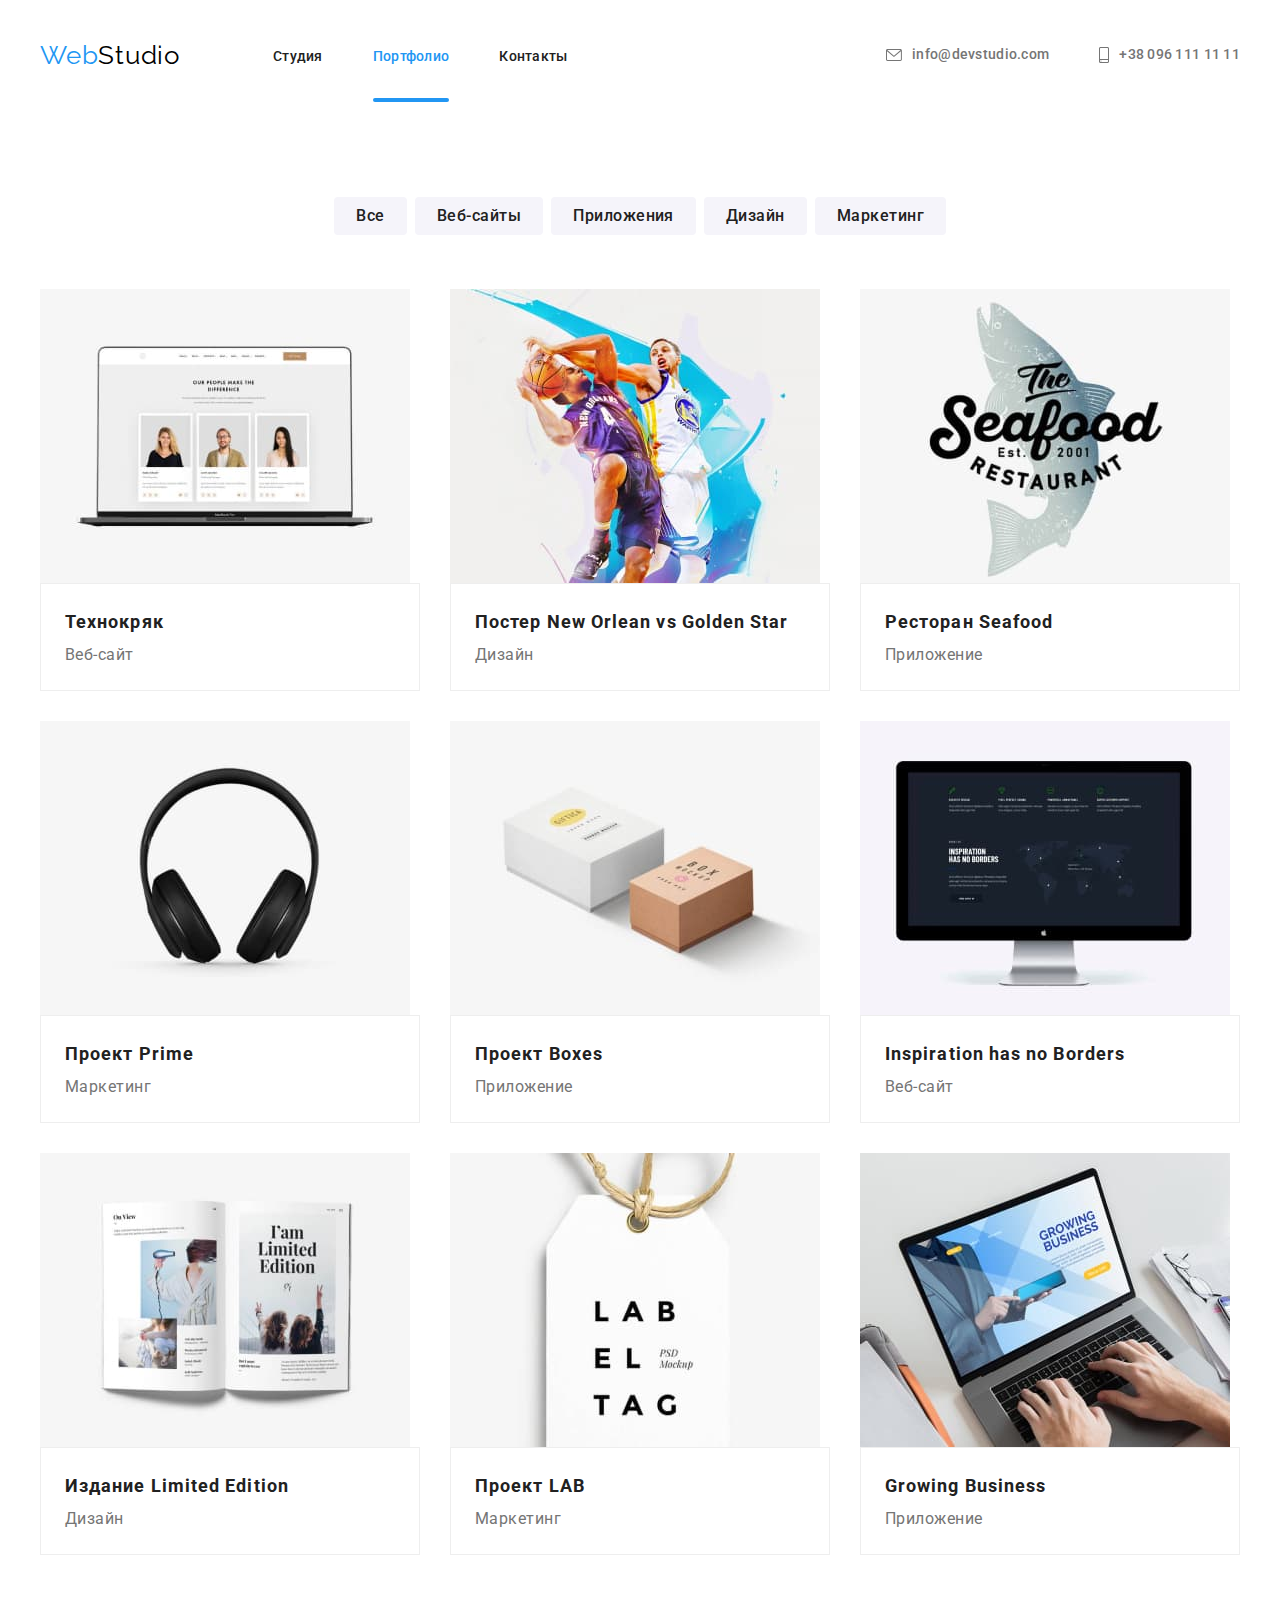
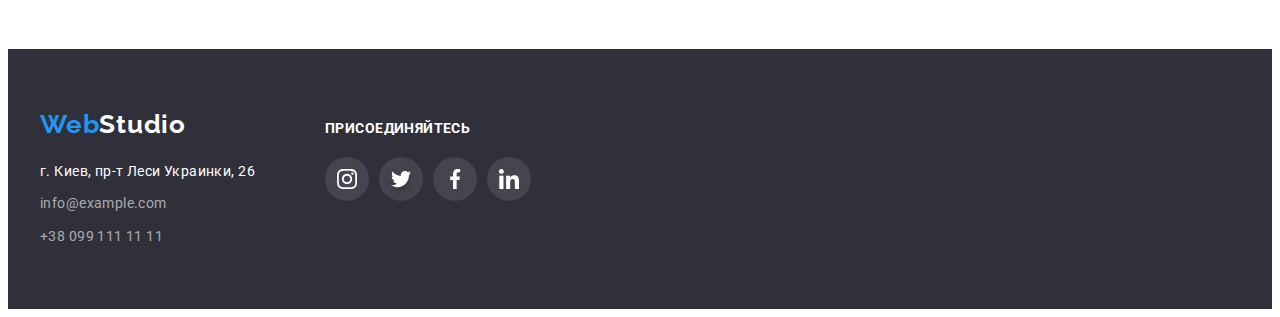
==== portfolio.html @ 4bacacd4 "копирует файлы из домашней работы 5" ====
<!DOCTYPE html>
<html lang="en">
<head>
    <meta charset="UTF-8">
    <meta http-equiv="X-UA-Compatible" content="IE=edge">
    <meta name="viewport" content="width=device-width, initial-scale=1.0">
    <title>Портфолио</title>
    <link rel="stylesheet" href="https://cdnjs.cloudflare.com/ajax/libs/modern-normalize/1.0.0/modern-normalize.min.css"
      integrity="sha512-ISS7cAi1PEhQ8jnbJpJZMd29NlhNj4AWYyLOSp2CE/CsHxTCu+r+t0D2yoJudVrd0/8fTVPUVDzY5Tvli75u/g=="
      crossorigin="anonymous" />
    <link rel="preconnect" href="https://fonts.gstatic.com">
    <link href="https://fonts.googleapis.com/css2?family=Raleway:wght@700&family=Roboto:wght@400;500;700;900&display=swap"
      rel="stylesheet">
    <link rel="stylesheet" href="./css/styles.css">
    <link rel="stylesheet"
    href="https://cdnjs.cloudflare.com/ajax/libs/animate.css/4.1.1/animate.min.css"/>
</head>
<body>
    <header class="header">
        <div class="header-box container">
        <nav class="navigation">
            <a class="logo-header link" href=""><span class="web-logo">Web</span>Studio</a>
            <ul class="navigation-list list">
                <li class="header-item">
                    <a class="studio-link link" href="index.html">Студия</a>
                </li>   
                <li class="header-item">
                    <a class="header-link current link" href="">Портфолио</a>
                </li>
                <li class="header-item">
                    <a class="contact-link link" href="">Контакты</a>
                </li>
            </ul>
        </nav>
        <ul class="information list">
          <li class="mail-item">
              <a class="mail-link link" href="mailto:info@devstudio.com"
               lang="en">
               <svg class="mail-img" width="16" height="12">
                   <use href="./images/sprite.svg#icon-envelope"></use>
               </svg>
               info@devstudio.com</a>
          </li>
          <li>
              <a class="tel-link link" href="tel:+380961111111">
               <svg class="phone-img" width="10" height="16">
                   <use href="./images/sprite.svg#icon-smartphone"></use>
               </svg>   
                  +38 096 111 11 11</a>
          </li>    
      </ul>
            </div>    
    </header>
    <main>
        <!--Nav-->
        <section class="menu-section section">
            <div class="menu-container container">
                 <h1 class="visually-hidden">Меню</h1>
                 <ul class="menu-list list">
                     <li class="menu-item">
                         <button class="menu-btn" type="button">Все</button>
                     </li>
                     <li class="menu-item">
                         <button class="menu-btn" type="button">Веб-сайты</button>
                     </li>
                     <li class="menu-item">
                         <button class="menu-btn" type="button">Приложения</button>
                     </li>
                     <li class="menu-item">
                         <button class="menu-btn" type="button">Дизайн</button>
                     </li>
                     <li class="menu-item">
                         <button class="menu-btn" type="button">Маркетинг</button>
                     </li>
                 </ul>
        
                 <ul class="image-list list">
                     <li class="image-item">
                       <div class="overlay-box">
                         <img class="member-img" src="images/portfolio/img.jpg" 
                         alt="сайт на ноутбуке" height="294"> 
                         <p class="overlay">Технокряк это современная площадка распространения
                            коронавируса. Компании используют эту платформу для цифрового шпионажа
                             и атак на защищённые сервера конкурентов.</p>
                       </div>      
                       <div class="portfolio-box">  
                         <h3 class="portfolio-title">Технокряк</h3>
                         <p class="portfolio-item">Веб-сайт</p>
                       </div>

                     </li>
                     <li class="image-item"> 
                       <div class="overlay-box">
                         <img class="member-img" src="images/portfolio/img-1.jpg" 
                         alt="спортсмены играют в баскетбол" height="294"> 
                         <p class="overlay">Технокряк это современная площадка распространения
                            коронавируса. Компании используют эту платформу для цифрового шпионажа
                             и атак на защищённые сервера конкурентов.</p>
                       </div>      
                       <div class="portfolio-box">  
                         <h3 class="portfolio-title">Постер New Orlean vs Golden Star</h3>
                         <p class="portfolio-item">Дизайн</p>
                       </div>

                     </li>
                     <li class="image-item"> 
                       <div class="overlay-box">
                         <img class="member-img" src="images/portfolio/img-2.jpg" 
                         alt="логотип ресторана" height="294"> 
                         <p class="overlay">Технокряк это современная площадка распространения
                            коронавируса. Компании используют эту платформу для цифрового шпионажа
                             и атак на защищённые сервера конкурентов.</p>
                       </div>      
                       <div class="portfolio-box">  
                         <h3 class="portfolio-title">Ресторан Seafood</h3>
                         <p class="portfolio-item">Приложение</p>
                       </div>

                     </li>
                     <li class="image-item"> 
                       <div class="overlay-box">
                         <img class="member-img" src="images/portfolio/img-3.jpg" 
                         alt="наушники" height="294"> 
                         <p class="overlay">Технокряк это современная площадка распространения
                            коронавируса. Компании используют эту платформу для цифрового шпионажа
                             и атак на защищённые сервера конкурентов.</p>
                       </div>      
                       <div class="portfolio-box">  
                         <h3 class="portfolio-title">Проект Prime</h3>
                         <p class="portfolio-item">Маркетинг</p>
                       </div>

                     </li>
                     <li class="image-item"> 
                       <div class="overlay-box">
                         <img class="member-img" src="images/portfolio/img-4.jpg" 
                         alt="две коробки" height="294"> 
                         <p class="overlay">Технокряк это современная площадка распространения
                            коронавируса. Компании используют эту платформу для цифрового шпионажа
                             и атак на защищённые сервера конкурентов.</p>
                       </div>      
                       <div class="portfolio-box">  
                         <h3 class="portfolio-title">Проект Boxes</h3>
                         <p class="portfolio-item">Приложение</p>
                       </div>

                     </li>
                     <li class="image-item"> 
                       <div class="overlay-box">
                         <img class="member-img" src="images/portfolio/img-5.jpg" 
                         alt="открытый сайт на мониторе" height="294"> 
                         <p class="overlay">Технокряк это современная площадка распространения
                            коронавируса. Компании используют эту платформу для цифрового шпионажа
                             и атак на защищённые сервера конкурентов.</p>
                       </div>      
                       <div class="portfolio-box">  
                         <h3 class="portfolio-title" lang="en">Inspiration has no Borders</h3>
                         <p class="portfolio-item">Веб-сайт</p>
                       </div>

                     </li>
                     <li class="image-item"> 
                       <div class="overlay-box">
                         <img class="member-img" src="images/portfolio/img-6.jpg" 
                         alt="открытая книга" height="294"> 
                         <p class="overlay">Технокряк это современная площадка распространения
                            коронавируса. Компании используют эту платформу для цифрового шпионажа
                             и атак на защищённые сервера конкурентов.</p>
                       </div>      
                       <div class="portfolio-box">  
                         <h3 class="portfolio-title">Издание Limited Edition</h3>
                         <p class="portfolio-item">Дизайн</p>
                       </div>

                     </li>
                     <li class="image-item"> 
                       <div class="overlay-box">
                         <img class="member-img" src="images/portfolio/img-7.jpg" 
                         alt="бирка на верёвке" height="294"> 
                         <p class="overlay">Технокряк это современная площадка распространения
                            коронавируса. Компании используют эту платформу для цифрового шпионажа
                             и атак на защищённые сервера конкурентов.</p>
                       </div>      
                       <div class="portfolio-box">  
                         <h3 class="portfolio-title">Проект LAB</h3>
                         <p class="portfolio-item">Маркетинг</p>
                       </div>

                     </li>
                     <li class="image-item"> 
                       <div class="overlay-box">
                         <img class="member-img" src="images/portfolio/img-8.jpg" 
                         alt="человек работает за ноутбуком" height="294"> 
                         <p class="overlay">Технокряк это современная площадка распространения
                            коронавируса. Компании используют эту платформу для цифрового шпионажа
                             и атак на защищённые сервера конкурентов.</p>
                       </div>      
                       <div class="portfolio-box">  
                         <h3 class="portfolio-title" lang="en">Growing Business</h3>
                         <p class="portfolio-item">Приложение</p>
                       </div>

                     </li>
                 </ul>
            </div>     
        </section>    
 </main>
 <footer class="footer-container">
  <div class="main-footer-box container">
      <div class="footer-box">
         <a class="logo-footer link" href=""><span class="web-logo">Web</span>Studio</a>
         <address class="address">
             <ul class="list">
                 <li class="address-item">
                     <a class="map link" href="https://goo.gl/maps/qB4iPWVN4ftwvtJb9"
                      target="_blank" rel="noopener noreferrer">
                         г. Киев, пр-т Леси Украинки, 26</a>
                 </li>
                 <li class="address-item">
                     <a class="footer-link link" href="mailto=info@example.com">info@example.com</a>
                 </li>
                 <li>
                     <a class="footer-link link" href="tel=+380991111111">+38 099 111 11 11</a>
                 </li>
             </ul>
         </address>
      </div>
      <div class="footer-box-second">
          <p class="footer-title">ПРИСОЕДИНЯЙТЕСЬ</p>
          <ul class="footer-list list">
          <li class="social-item">
              <a href="" class="social-link link">
                  <svg class="team-icon" width="20" height="20">
                      <use href="./images/sprite.svg#icon-instagram"></use>
                  </svg>
              </a>
          </li>
          <li class="social-item">
              <a href="" class="social-link link">
                  <svg class="team-icon twitter" width="20" height="20">
                      <use href="./images/sprite.svg#icon-twitter"></use>
                  </svg>
              </a>
          </li>
          <li class="social-item">
              <a href="" class="social-link link">
                  <svg class="team-icon" width="20" height="20">
                      <use href="./images/sprite.svg#icon-facebook"></use>
                  </svg>
              </a>
          </li>
          <li class="social-item">
              <a href="" class="social-link link">
                  <svg class="team-icon" width="20" height="20">
                      <use href="./images/sprite.svg#icon-linkedin"></use>
                  </svg>
              </a>
          </li>
        </ul>  
      </div>   
  </div>
</footer>
    
</body>
</html>
---- css/styles.css ----
:root {
   --main-font: 'Roboto', sans-serif;
   --secondary-font: 'Raleway', sans-serif;
   --accent-color: #2196F3;
}

body {
    font-family: var(--main-font);
    color: #212121;
}

h1,
h2,
h3,
h4,
h5,
h6,
p {
  margin: 0;
}

ul,
ol {
  margin: 0;
  padding: 0;
}

img {
  display: block;
}

.container {
    width: 1200px;
    margin: 0 auto;
    padding-left: 15px;
    padding-right: 15px;
  }

.section {
    padding-top: 94px;
    padding-bottom: 94px;
}

.link {
    text-decoration: none;
  }

.list {
    list-style: none;  
}

.address {
    font-style: normal;
}

.visually-hidden {
    position: absolute !important;
    clip: rect(1px 1px 1px 1px); /* IE6, IE7 */
    clip: rect(1px, 1px, 1px, 1px);
    padding: 0 !important;
    border: 0 !important;
    height: 1px !important;
    width: 1px !important;
    overflow: hidden;
  }

 

/* ============= header ============= */
.header {
    padding-top: 32px;
    padding-bottom: 32px;
    border-bottom: 1px;
    color: #ECECEC;
}


.header .container {
    display: flex;
    align-items: center;
    justify-content: center;
}

.navigation {
    display: flex;
}

.logo-header {
    font-family: var(--secondary-font);
    font-style: normal;
    font-weight: 400;
    font-size: 26px;
    line-height: 1.19;
    letter-spacing: 0.03em;
    color: #000;
    margin-right: 93px; 

}

.web-logo {
    color: #2196F3;
}

.navigation-list {
    display: flex;
    align-items: center;
}

.header-item:not(:last-child) {
    margin-right: 50px;
}

.studio-link {
    font-family: var(--main-font);
    font-style: normal;
    font-weight: 500;
    font-size: 14px;
    line-height: 1.14;
    letter-spacing: 0.02em;
    color: #212121;
    cursor: pointer;
    transition: color 250ms 
         cubic-bezier(0.4, 0, 0.2, 1);
    position: relative;     
}

.header-item .current::after {

    content: '';
    position: absolute;
    width: 100%;
    height: 4px;
    left: 0;
    bottom: -38px;
    
    background: #2196F3;
    border-radius: 2px;
}

.studio-link:hover,
.studio-link:focus {
    color: var(--accent-color);
}

.list .studio-link.current {
    color: var(--accent-color);
}

.header-link {
    font-family: var(--main-font);
    font-style: normal;
    font-weight: 500;
    font-size: 14px;
    line-height: 1.14;
    letter-spacing: 0.02em;
    color: #212121;    
    transition: color 250ms 
         cubic-bezier(0.4, 0, 0.2, 1);
    position: relative;     
}

.header-link:hover,
.header-link:focus {
    color: var(--accent-color);
}

.contact-link {
    font-family: var(--main-font);
    font-weight: 500;
    font-size: 14px;
    line-height: 1.14;
    letter-spacing: 0.02em;
    color: #212121;    
    transition: color 250ms 
         cubic-bezier(0.4, 0, 0.2, 1);
}

.contact-link:hover,
.contact-link:focus {
    color: var(--accent-color);
}

.information {
    display: flex;
    align-items: center;
    margin-left: auto;
}

.mail-link {
    display: flex;
    align-items: center;
    justify-content: center;
    font-family: var(--main-font);
    font-style: normal;
    font-weight: 500;
    font-size: 14px;
    line-height: 1.14;
    letter-spacing: 0.02em;
    color: #757575;
    transition: color 250ms 
         cubic-bezier(0.4, 0, 0.2, 1);
}

.mail-item {
    margin-right: 50px;
}

.mail-link:hover,
.mail-link:focus {
    color:#2196F3;
}

.mail-img {
    display: flex;
    align-items: center;
    margin-right: 10px;
    fill: currentColor;
}


.tel-link {
    display: flex;
    align-items: center;
    font-family: var(--main-font);
    font-style: normal;
    font-weight: 500;
    font-size: 14px;
    line-height: 1.14;
    letter-spacing: 0.02em;
    color: #757575;   
    transition: color 250ms 
         cubic-bezier(0.4, 0, 0.2, 1); 
}

.tel-link:hover,
.tel-link:focus {
    color:#2196F3;
}

.phone-img {
    display: flex;
    align-items: center;
    margin-right: 10px;
    fill: currentColor;
}


/* ============= end header ============= */
/* ============= hero ============= */
.hero-section {
    background-color: #2F303A;
    background-image: linear-gradient(
        rgba(47, 48, 58, 0.4),
        rgba(47, 48, 58, 0.4)),
         url(../images/bg.jpg);
    background-repeat: no-repeat;
    background-size: cover;
}

.hero-bg {
    max-width: 1600px;
    margin: 0 auto;
}

.hero-container {
    display: flex;
    align-items: center;
    flex-direction: column;
    padding-bottom: 200px;
    padding-top: 200px;

}

.main-title {
    font-family: var(--main-font);
    font-weight: 900;
    font-size: 44px;
    line-height: 1.36;

    text-align: center;
    letter-spacing: 0.06em;
    text-transform: uppercase;

    display: flex;
    align-items: center;
    margin-bottom: 30px;
    width: 696px;

    color: #FFFFFF;  
}

.hero-btn {
    font-family: var(--main-font);
    font-style: normal;
    font-weight: 700;
    font-size: 16px;
    line-height: 1.87;

    display: flex;
    text-align: center;
    letter-spacing: 0.06em; 
    cursor: pointer;
    
    color: #FFF;
    background-color: #2196F3;

    padding: 10px 32px;
    min-width: 200px;

    left: 700px;
    top: 430px;    
    margin: auto;

    border-radius: 4px;

    box-shadow: 0px 4px 4px rgba(0, 0, 0, 0.15);
}
/* ============= end hero ============= */
/* ============= skills ============= */
.skills-container {
    display: flex;
}

.skill-set {
    display: flex;
    justify-content: space-between;
}

.skill-box:not(:last-child) {
    margin-right: 30px;
}

.skills-title {
    font-family: var(--main-font);
    font-weight: 700;
    font-size: 14px;
    line-height: 1.14;
    letter-spacing: 0.03em;
    text-transform: uppercase;

    margin-bottom: 10px;

    color: #212121;
}

.skills-item {
    font-size: 14px;
    line-height: 1.71;
    letter-spacing: 0.03em;

    color: #757575;
}

.skill-icon-box {
    display: flex;
    align-items: center;
    justify-content: center;
    width: 270px;
    height: 120px;
    background-color: #F5F4FA;
    margin-bottom: 30px;

    border-radius: 4px;
}

/* ============= end skills ============= */
/* ============= what we do ============= */

.activity-title {
    font-family: var(--main-font);
    font-weight: 700;
    font-size: 36px;
    line-height: 1.17;
    text-align: center;
    letter-spacing: 0.03em;

    color: #212121;    

    margin-bottom: 50px;
}

.activity-list {
    display: flex;
}

.activity-item:not(:last-child) {
    margin-right: 30px;
}

.activities {
    padding-bottom: 94px;
}

.activity-item {
    position: relative;
}

.activity-text {
    position: absolute;
    width: 370px;
    background-color: rgba(47, 48, 58, 0.8);
    bottom: 0;
    color: #FFF;
    text-align: center;

    font-family: var(--main-font);
    font-weight: 700;
    font-size: 14px;
    line-height: 1.14;
    letter-spacing: 0.03em;
    text-transform: uppercase;
    padding-top: 27px;
    padding-bottom: 27px;
    
} 

/* ============= end what we do ============= */
/* ============= our team ============= */

.team-section {
    background-color: #F5F4FA;

}

.team-list {
    display: flex;
    flex-wrap: wrap;
    margin-left: -30px;
    margin-top: -30px;
}


.team-item {
    background-color: #FFF;
    flex-basis: calc(100% / 4 - 30px);
    margin-left: 30px;
    margin-top: 30px;
    box-shadow: 0px 1px 3px rgba(0, 0, 0, 0.12), 0px 1px 1px rgba(0, 0, 0, 0.14), 0px 2px 1px rgba(0, 0, 0, 0.2);
    border-radius: 0px 0px 4px 4px;
}

.member-img {
    max-width: 100%;
}

.member-list {
    display: flex;
    align-items: center;
    justify-content: space-between;
    margin-top: 16px;
    margin-left: 32px;
    margin-right: 32px;
    
}


.member-link {
    display: flex;
    justify-content: center;
    align-items: center;
    border-radius: 50%;
    width: 44px;
    height: 44px;
    color: #AFB1B8;
    transition: background-color 250ms 
         cubic-bezier(0.4, 0, 0.2, 1),
         color 250ms 
         cubic-bezier(0.4, 0, 0.2, 1);
    
}

.team-icon {
    fill: currentColor;
}

.twitter {
    filter: drop-shadow(0px 4px 4px rgba(0, 0, 0, 0.25));
}

.facebook {
    filter: drop-shadow(0px 4px 4px rgba(0, 0, 0, 0.25));
}

.instagram {
    filter: drop-shadow(0px 4px 4px rgba(0, 0, 0, 0.25));
}

.linkedin {
    filter: drop-shadow(0px 4px 4px rgba(0, 0, 0, 0.25));
}

.member-link:hover,
.member-link:focus {
    background-color: var(--accent-color);
    color: #FFF;
}


.team-title {
    font-family: var(--main-font);
    font-style: normal;
    font-weight: 700;
    font-size: 36px;
    line-height: 1.17;
    text-align: center;
    letter-spacing: 0.03em;

    color: #212121;
    margin-bottom: 50px;
}

.member-box {
    padding-top: 30px;
    padding-bottom: 30px;
}

.member-title {
    font-family: var(--main-font);
    font-weight: 500;
    font-size: 16px;
    line-height: 1.19;

    text-align: center;
    letter-spacing: 0.03em;

    color: #212121;
    margin-bottom: 10px;
}

.member-item {
    font-family: var(--main-font);
    font-size: 16px;
    line-height: 1.19;

    text-align: center;
    letter-spacing: 0.03em;

    color: #757575;

}
/* ============= end our team ============= */
/* ============= clients ============= */

.clients-title {
    font-family: var(--main-font);
    font-style: normal;
    font-weight: 700;
    font-size: 36px;
    line-height: 1.17;
    text-align: center;
    letter-spacing: 0.03em;

    color: #212121;
    margin-bottom: 50px;
}

.clients-list {
    display: flex;
    align-items: center;
    justify-content: space-between;
    
}

.client-link {
    display: flex;
    align-items: center;
    justify-content: center;
    border: 1px solid #AFB1B8;
    box-sizing: border-box;
    border-radius: 4px;
    width: 170px;
    height: 90px;
    color: #AFB1B8;
    cursor: pointer;
    transition:
       border-color 250ms 
        cubic-bezier(0.4, 0, 0.2, 1);
}

.client {
    fill: currentColor;
    transition: fill 250ms 
        cubic-bezier(0.4, 0, 0.2, 1);
}

.client-link:hover .client,
.client-link:focus .client {
    fill: var(--accent-color);
}

.client-link:hover,
.client-link:focus {
    border-color: var(--accent-color);
}

/* ============= end clients ============= */
/* ============= footer ============= */
.footer-container {
    background-color: #2F303A;
    padding-top: 60px;
    padding-bottom: 60px;
}

.footer-box {
    display: flex;
    flex-direction: column;
}

.address-item {
    margin-bottom: 9px;
}

.logo-footer {
    display: block;
    font-family: var(--secondary-font);
    font-style: normal;
    font-weight: 700;
    font-size: 26px;
    line-height: 1.19;
    letter-spacing: 0.03em;

    color: #fff;
    margin-bottom: 20px;
}

.map {
    font-family: var(--main-font);
    font-style: normal;
    font-size: 14px;
    line-height: 1.71;
    letter-spacing: 0.03em;

    color: #FFFFFF;
}

.footer-link {
    font-family: var(--main-font);
    font-style: normal;
    font-size: 14px;
    line-height: 1.71;
    letter-spacing: 0.03em;

    color: rgba(255, 255, 255, 0.6);
}

.main-footer-box {
    display: flex;
}

.footer-box-second {
    display: flex;
    flex-direction: column;
    width: 206px;
    height: 80px;
    margin-left: 70px;
    padding-top: 12px;
}

.footer-list {
    display: flex;
    align-items: center;
    justify-content: space-between;
    margin-top: 20px;
    width: 206px;
    height: 44px;
}

.footer-title {
    font-family: var(--main-font);
    font-style: normal;
    font-weight: 700;
    font-size: 14px;
    line-height: 1.14;
    letter-spacing: 0.03em;
    text-transform: uppercase;

    color: #FFFFFF;
}

.social-item {
    display: flex;
    align-items: center;
    justify-content: center;
}

.social-link {
    display: flex;
    justify-content: center;
    align-items: center;
    border-radius: 50%;
    width: 44px;
    height: 44px;
    color: #fff;
    background-color: rgba(100%, 100%, 100%, 10%);
    transition: background-color 250ms 
        cubic-bezier(0.4, 0, 0.2, 1),
        color 250ms 
        cubic-bezier(0.4, 0, 0.2, 1);
}

.social-link:hover,
.social-link:focus {
    background-color: var(--accent-color);
    color: #FFF;
}

.team-icon {
    fill: currentColor;

}

/* ============= end footer ============= */
/* ============= modal window ============= */

.backdrop {
        position: fixed;
        top: 0;
        left: 0;
        width: 100vw;
        height: 100vh;
        background-color: rgba(0, 0, 0, 0.5);
        transition: opacity 250ms cubic-bezier(0.4, 0, 0.2, 1),
                     250ms cubic-bezier(0.4, 0, 0.2, 1);
        
      }

.modal {
    position: absolute;
    top: 50%;
    left: 50%;
    width: 528px;
    height: 580px;
    background-color: #ffffff;
    box-shadow: 0px 1px 3px rgba(0, 0, 0, 0.12), 0px 1px 1px rgba(0, 0, 0, 0.14), 0px 2px 1px rgba(0, 0, 0, 0.2);
    border-radius: 4px;

    transform: translate(-50%, -50%);
    transition: transform 250ms cubic-bezier(0.4, 0, 0.2, 1);

} 

.modal-close-btn {
    position: absolute;
    top: 8px;
    right: 8px;
    width: 30px;
    height: 30px;
    background: transparent;
    border: 1px solid rgba(0, 0, 0, 0.1);
    border-radius: 50%;
    cursor: pointer;
    display: flex;
    justify-content: center;
    align-items: center;

}


.is-hidden {
    opacity: 0;
    visibility: hidden;
    pointer-events: none;
}    

.backdrop .is-hidden .modal {
    transform: translate(-50%, -50%);
}


/* ============= end modal window ============= */

/* ============= portfolio ============= */
/* ============= main ============= */
.header-link.current {
    color: var(--accent-color);
}

.menu-section {
    text-align: center;
}

.menu-list {
    display: flex;
    justify-content: center;
    margin-left: auto;
    margin-right: auto;
    margin-bottom: 54px;
}

.menu-item {
    min-width: 73px;
}

.menu-btn:hover,
.menu-btn:focus {
    background-color: var(--accent-color);
    color: #fff;
    box-shadow: 0px 3px 1px rgba(0, 0, 0, 0.1), 0px 1px 2px rgba(0, 0, 0, 0.08), 0px 2px 2px rgba(0, 0, 0, 0.12);
    border-radius: 4px;
}

.menu-item:not(:last-child) {
    margin-right: 8px;
}

.menu-btn {
    font-family: var(--main-font);
    font-weight: 500;
    font-size: 16px;
    line-height: 1.62;

    text-align: center;
    letter-spacing: 0.03em;
    cursor: pointer;
    padding: 6px 22px;

    color: #212121;
    border: none;
    border-radius: 4px;
    background: #F5F4FA;

    transition: background-color 250ms 
        cubic-bezier(0.4, 0, 0.2, 1),
        color 250ms 
        cubic-bezier(0.4, 0, 0.2, 1);
}

.menu-link:hover,
.menu-link:focus {
    color: #fff;
    background-color: var(--accent-color);
}

.image-container {
    padding-top: 34px;
}

.image-item {
    flex-basis: calc(100% / 3 - 30px);
    margin-left: 30px;
    margin-top: 30px;
    
}

.image-item:hover,
.image-item:focus {
    background: #FFFFFF;
    box-sizing: border-box;
    box-shadow: 0px 1px 1px rgba(0, 0, 0, 0.12),
      0px 4px 4px rgba(0, 0, 0, 0.06),
      1px 4px 6px rgba(0, 0, 0, 0.16);
    cursor: pointer;  
}

.image-list {
    display: flex;
    justify-content: start;
    flex-wrap: wrap;
    margin-left: -30px;
    margin-top: -30px;
    
}

.overlay {
    font-family: var(--main-font);
    font-weight: 400;
    font-size: 18px;
    line-height: 1.55;
    letter-spacing: 0.03em;
    color: #FFFFFF;
    background-color: rgba(33, 150, 243, 0.9);
    padding: 63px 24px;
    text-align: start;

    position: absolute;
    top: 0;
    left: 0;
    height: 100%;
    /*overflow: scroll;*/
    transform: translateY(100%);
    
    transition: transform 250ms 
                cubic-bezier(0.4, 0, 0.2, 1);
}

.image-item:hover .overlay,
.image-item:focus .overlay {
    transform: translateY(0%);
}

.overlay-box {
    position: relative;
    overflow: hidden;
}

.portfolio-box {
    padding: 20px 24px;
    border: 1px solid #EEEEEE;
}

.portfolio-title {
    font-family: var(--main-font);
    font-weight: 700;
    font-size: 18px;
    line-height: 2;

    letter-spacing: 0.06em;
    text-align: start;


    color: #212121; 
}

.portfolio-item {
    font-size: 16px;
    line-height: 1.87;

    letter-spacing: 0.03em;
    text-align: start;

    color: #757575;    
}

/* ============= end main ============= */
/* ============= end portfolio ============= */
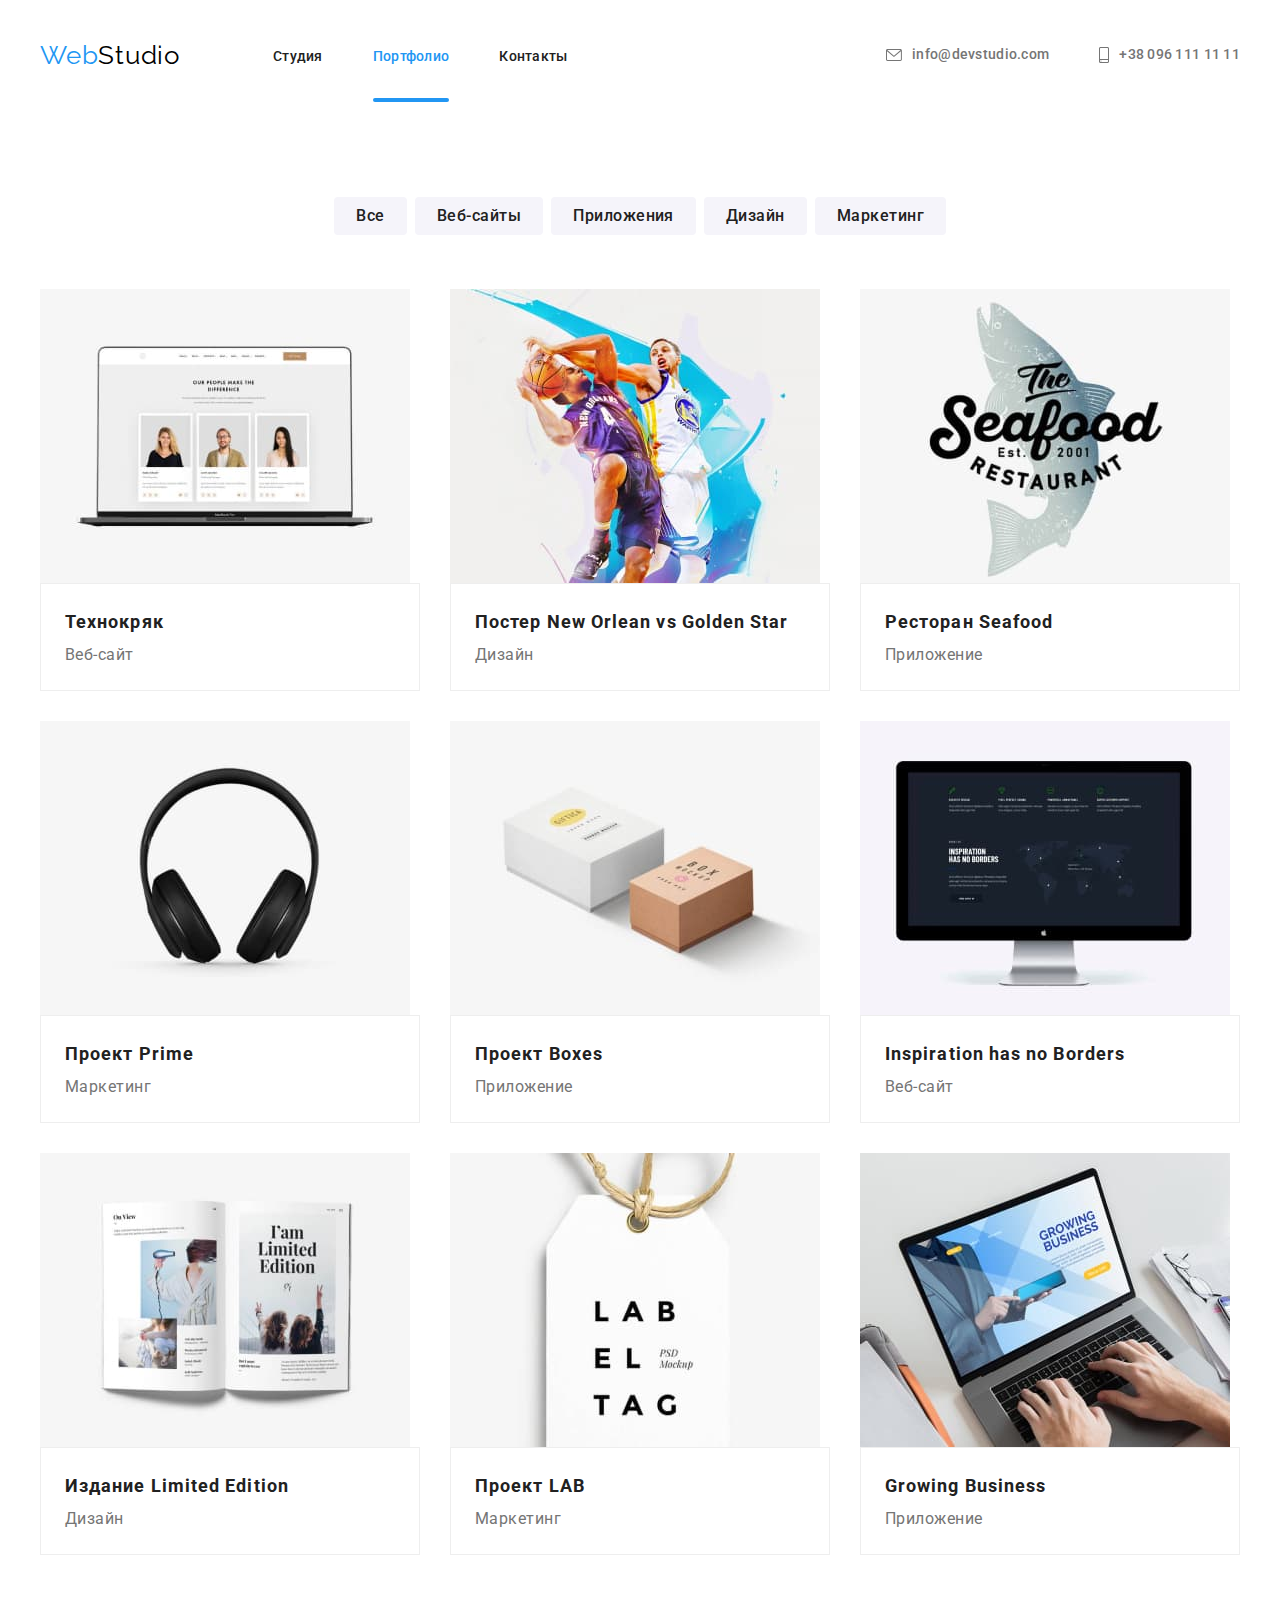
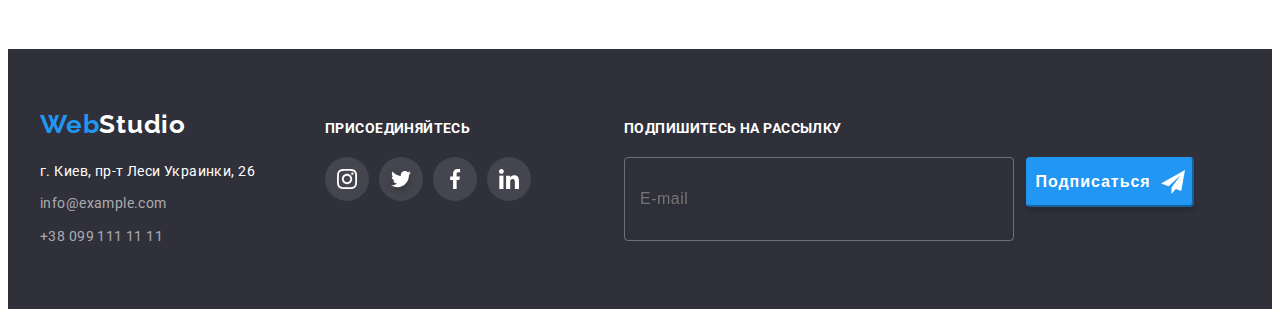
==== commit c930e69f: "добавляет стили в футере индекс и портфолио" ====
--- a/portfolio.html
+++ b/portfolio.html
@@ -257,7 +257,22 @@
               </a>
           </li>
         </ul>  
-      </div>   
+      </div> 
+      <div class="footer-box-third">
+        <p class="footer-title">Подпишитесь на рассылку</p>
+    <form class="footer-mail-form" autocomplete="off">
+     <label>
+      <input class="footer-mail-input" type="email" name="user-email"
+        placeholder="E-mail"/>
+    </label>
+    <button class="footer-btn" type="submit">
+      Подписаться
+      <svg class="send-icon" width="24px" height="24px">
+        <use href="./images/sprite.svg#icon-icon_send"></use>
+      </svg>
+    </button>
+    </form>
+    </div>  
   </div>
 </footer>
     
--- a/css/styles.css
+++ b/css/styles.css
@@ -312,6 +312,7 @@
     margin: auto;
 
     border-radius: 4px;
+    border-color: var(--accent-color);
 
     box-shadow: 0px 4px 4px rgba(0, 0, 0, 0.15);
 }
@@ -706,21 +707,88 @@
 
 .team-icon {
     fill: currentColor;
-
+}
+
+.footer-box-third {
+    display: flex;
+    flex-direction: column;
+    width: 570px;
+    height: 86px;
+    margin-left: 93px;
+    padding-top: 12px;
+}
+
+.footer-mail-form {
+    display: flex;
+}
+
+.footer-mail-input {
+    height: 50px;
+    width: 358px;
+    padding: 16px 15px;
+    border: 1px solid rgba(255, 255, 255, 0.3);
+    
+    filter: drop-shadow(0px 4px 4px rgba(0, 0, 0, 0.15));
+    border-radius: 4px;
+    background: transparent;
+    color: var(--primary-white-color);
+
+    font-weight: 400;
+    font-size: 16px;
+    line-height: 1.25;
+
+    display: flex;
+    align-items: center;
+    letter-spacing: 0.03em;
+
+    color: rgba(255, 255, 255, 0.6);
+
+    margin-top: 20px;
+}        
+
+.footer-mail-input:focus {
+        outline: none;
+}
+
+.footer-btn {
+    display: flex;
+    align-items: center;
+    justify-content: center;
+    background: #2196F3;
+    box-shadow: 0px 4px 4px rgba(0, 0, 0, 0.15);
+    border-radius: 4px;
+    margin-left: 12px;
+    margin-top: 20px;
+    width: 200px;
+    height: 50px;
+    border-color: var(--accent-color);
+
+    font-weight: 700;
+    font-size: 16px;
+    line-height: 1.87;
+
+    text-align: center;
+    letter-spacing: 0.06em;
+
+    color: #FFFFFF;
+}
+
+.send-icon {
+    margin-left: 10px;
 }
 
 /* ============= end footer ============= */
 /* ============= modal window ============= */
 
 .backdrop {
-        position: fixed;
-        top: 0;
-        left: 0;
-        width: 100vw;
-        height: 100vh;
-        background-color: rgba(0, 0, 0, 0.5);
-        transition: opacity 250ms cubic-bezier(0.4, 0, 0.2, 1),
-                     250ms cubic-bezier(0.4, 0, 0.2, 1);
+    position: fixed;
+    top: 0;
+    left: 0;
+    width: 100vw;
+    height: 100vh;
+    background-color: rgba(0, 0, 0, 0.5);
+    transition: opacity 250ms cubic-bezier(0.4, 0, 0.2, 1),
+            250ms cubic-bezier(0.4, 0, 0.2, 1);
         
       }
 
@@ -736,7 +804,7 @@
 
     transform: translate(-50%, -50%);
     transition: transform 250ms cubic-bezier(0.4, 0, 0.2, 1);
-
+    padding: 40px;
 } 
 
 .modal-close-btn {
@@ -752,7 +820,12 @@
     display: flex;
     justify-content: center;
     align-items: center;
-
+    transition: fill 250ms cubic-bezier(0.4, 0, 0.2, 1);
+    
+}
+
+.modal-close-btn:focus {
+    fill: var(--accent-color);
 }
 
 
@@ -765,6 +838,167 @@
 .backdrop .is-hidden .modal {
     transform: translate(-50%, -50%);
 }
+
+.modal-title {
+    display: flex;
+    font-family: var(--main-font);
+    font-weight: 700;
+    font-size: 20px;
+    line-height: 1.15;
+    text-align: center;
+    letter-spacing: 0.03em;
+
+    color: #212121;
+}
+
+.modal-form-field {
+    font-size: 12px;
+    line-height: 1.16;
+
+    letter-spacing: 0.01em;
+
+    color: #757575;
+}
+
+.modal-form-field:not(:last-child) {
+    padding-bottom: 10px;
+}
+
+.modal-form {
+    display: flex;
+    flex-direction: column;
+    margin-top: 12px;
+  }
+  
+  .modal-form-input-wrapper {
+    position: relative;
+  }
+  
+  .modal-form-input {
+    width: 100%;
+    height: 40px;
+    border: 1px solid rgba(33, 33, 33, 0.2);
+    border-radius: 4px;
+    padding-left: 42px;
+    transition: border-color 250ms cubic-bezier(0.4, 0, 0.2, 1);
+    cursor: pointer;
+  }
+  
+  .modal-form-input:focus {
+    outline: none;
+    border-color: var(--accent-color);
+    fill: var(--accent-color);
+  }
+  
+  .modal-form-input-wrapper {
+    display: block;
+    padding-top: 4px;
+  }
+  
+  .modal-form-icon {
+    position: absolute;
+    top: 50%;
+    left: 12px;
+    transform: translateY(-50%);
+    display: block;
+    transition: fill 250ms cubic-bezier(0.4, 0, 0.2, 1);
+  }
+  
+  .modal-form-input:focus + .modal-form-icon {
+    fill: var(--accent-color);
+  }
+  
+  .modal-form-message {
+    width: 100%;
+    height: 120px;
+    border: 1px solid rgba(33, 33, 33, 0.2);
+    border-radius: 4px;
+    padding: 12px 10px;
+    resize: none;
+    margin-top: 4px;
+    
+    font-weight: 400;
+    font-size: 14px;
+    line-height: 1.14;
+    letter-spacing: 0.01em;
+
+    color: #000;
+  }
+  
+  .modal-form-message::placeholder {
+    color: rgba(117, 117, 117, 0.5);
+  }
+  
+  .modal-form-message:focus {
+    outline: none;
+  }
+  
+  .modal-form-check-desc {
+    display: flex;
+    align-items: center;
+    margin-top: 10px;
+    font-weight: 400;
+    font-size: 14px;
+    line-height: 1.71;
+    letter-spacing: 0.03em;
+
+    color: #757575;
+  }
+  
+  .modal-form-check-desc::before {
+    display: block;
+    content: "";
+    width: 16px;
+    height: 15px;
+    outline: 2px solid #000000;
+    cursor: pointer;
+    margin-right: 8px;
+    transition: background-color 250ms cubic-bezier(0.4, 0, 0.2, 1),
+                fill 250ms cubic-bezier(0.4, 0, 0.2, 1);
+  }
+  
+  .modal-form-term:checked + .modal-form-check-desc::before {
+    background-image: url(../images/icons/check.svg);
+    background-position: center;
+  }
+  
+  .modal-form-term:focus + .modal-form-check-desc::before {
+    fill: #fff;
+    background-color: var(--accent-color);
+    background-repeat: no-repeat;
+    outline:none;
+  }
+
+.modal-form-link {
+    color: var(--accent-color);
+}  
+  
+  .modal-form-btn {
+    align-self: center; 
+    min-width: 200px;
+    padding: 10px 20px;
+    background: var(--accent-color);
+    border-radius: 4px;
+    margin-top: 30px;
+    box-shadow: 0px 4px 4px rgba(0, 0, 0, 0.15);
+    border-color: var(--accent-color);
+
+    font-weight: 700;
+    font-size: 16px;
+    line-height: 1.87;
+    letter-spacing: 0.06em;
+    
+    cursor: pointer;
+    color: #FFFFFF;
+
+    transition: background-color 250ms cubic-bezier(0.4, 0, 0.2, 1)
+  }
+  
+  .modal-form-btn:hover,
+  .modal-form-btn:focus {
+    background-color: #188CE8;
+  }
+
 
 
 /* ============= end modal window ============= */
